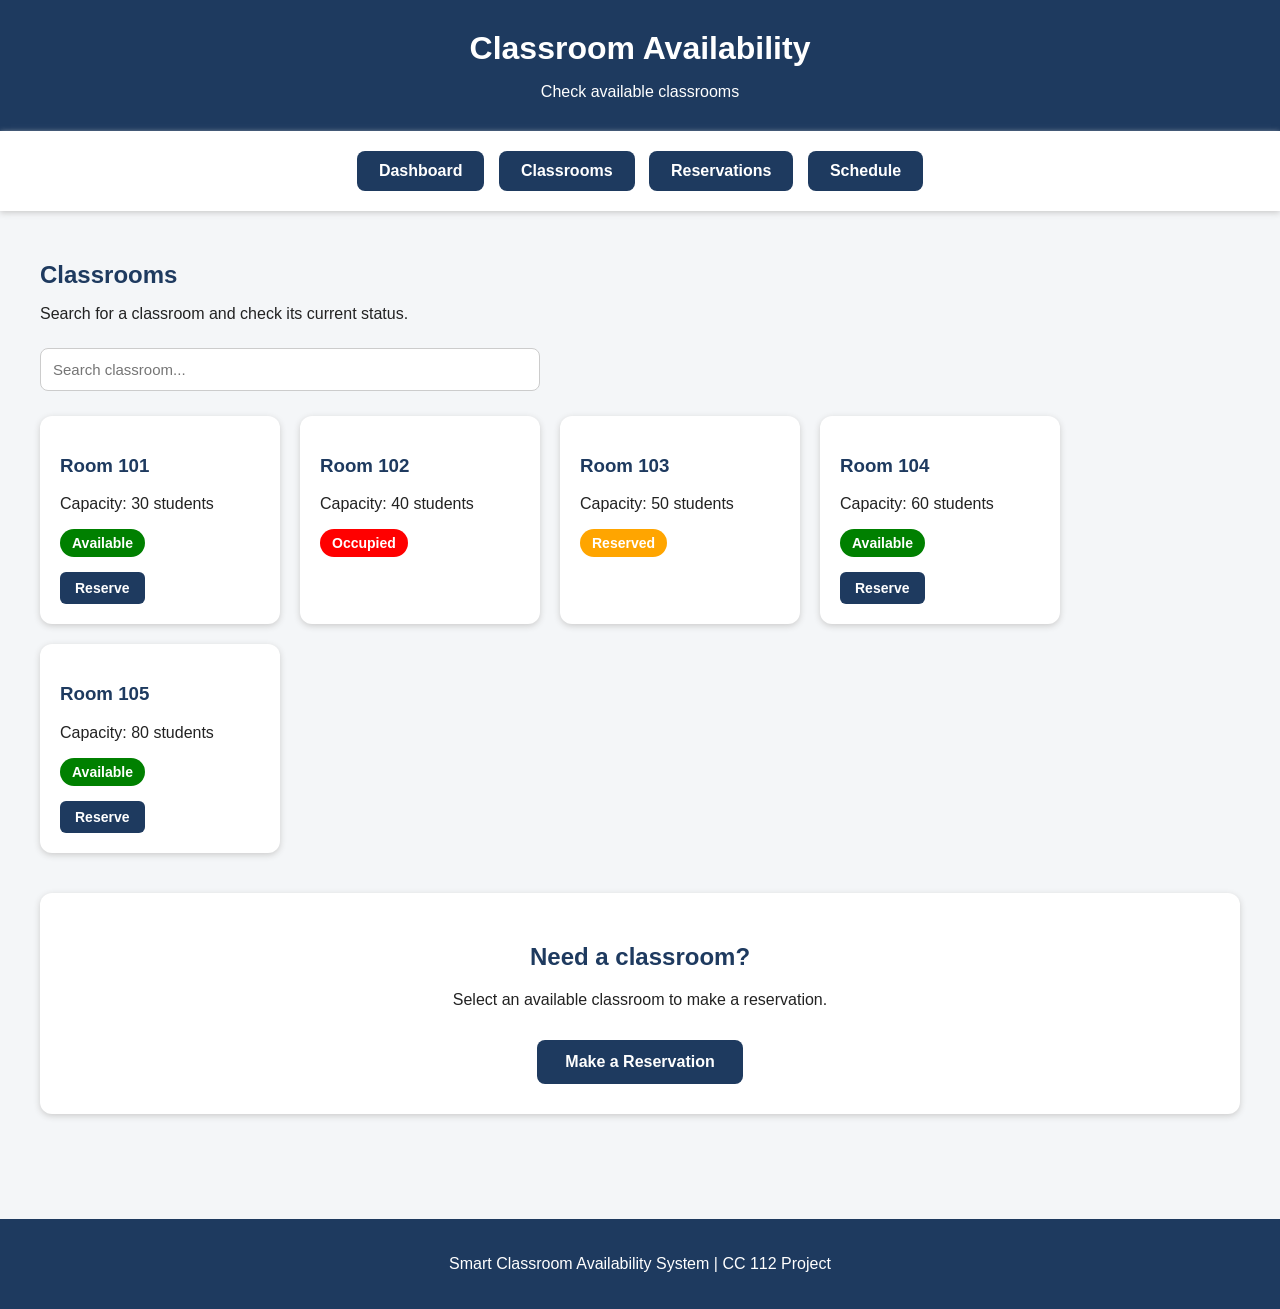
==== classrooms.html @ 54360afa "Add files via upload" ====
<!DOCTYPE html>
<html>

<head>

    <title>Classrooms - Smart Classroom System</title>

    <link rel="stylesheet" href="geetem.css">

</head>


<body>


<header>

    <h1>Classroom Availability</h1>

    <p>Check available classrooms</p>

</header>


<nav>

    <a href="geetem.html">Dashboard</a>

    <a href="classrooms.html">Classrooms</a>

    <a href="reservations.html">Reservations</a>

    <a href="schedule.html">Schedule</a>

</nav>


<main>


    <section class="page-title">

        <h2>Classrooms</h2>

        <p>
            Search for a classroom and check its current status.
        </p>

    </section>



    <!-- SEARCH -->

    <section class="search-box">

        <input
            type="text"
            id="searchRoom"
            placeholder="Search classroom..."
            onkeyup="searchClassrooms()"
        >

    </section>



    <!-- ROOMS -->

    <section>

        <div class="room-container">


            <div class="room-card">

                <h3>Room 101</h3>

                <p>Capacity: 30 students</p>

                <span class="available">
                    Available
                </span>


                <br>


                <a
                    href="reservations.html?room=101"
                    class="small-button"
                >
                    Reserve
                </a>

            </div>



            <div class="room-card">

                <h3>Room 102</h3>

                <p>Capacity: 40 students</p>

                <span class="occupied">
                    Occupied
                </span>

            </div>



            <div class="room-card">

                <h3>Room 103</h3>

                <p>Capacity: 50 students</p>

                <span class="reserved">
                    Reserved
                </span>

            </div>



            <div class="room-card">

                <h3>Room 104</h3>

                <p>Capacity: 60 students</p>

                <span class="available">
                    Available
                </span>


                <br>


                <a
                    href="reservations.html?room=104"
                    class="small-button"
                >
                    Reserve
                </a>

            </div>



            <div class="room-card">

                <h3>Room 105</h3>

                <p>Capacity: 80 students</p>

                <span class="available">
                    Available
                </span>


                <br>


                <a
                    href="reservations.html?room=105"
                    class="small-button"
                >
                    Reserve
                </a>

            </div>


        </div>

    </section>



    <!-- INFORMATION -->

    <section class="welcome">

        <h2>Need a classroom?</h2>

        <p>
            Select an available classroom to make a reservation.
        </p>


        <a
            href="reservations.html"
            class="main-button"
        >
            Make a Reservation
        </a>

    </section>


</main>


<footer>

    <p>
        Smart Classroom Availability System | CC 112 Project
    </p>

</footer>



<script>

function searchClassrooms() {

    var input =
        document.getElementById("searchRoom").value.toLowerCase();

    var rooms =
        document.getElementsByClassName("room-card");


    for (var i = 0; i < rooms.length; i++) {

        var roomName =
            rooms[i].getElementsByTagName("h3")[0].innerText.toLowerCase();


        if (roomName.includes(input)) {

            rooms[i].style.display = "block";

        }

        else {

            rooms[i].style.display = "none";

        }

    }

}

</script>


</body>

</html>
---- geetem.css ----
html {
    scroll-behavior: smooth;
}


body {
    margin: 0;

    font-family: Arial, sans-serif;

    background-color: #f4f6f8;

    color: #222;
}


/* HEADER */

header {
    background-color: #1e3a5f;

    color: white;

    padding: 30px;

    text-align: center;
}


header h1 {
    margin: 0;

    font-size: 32px;
}


header p {
    margin-bottom: 0;

    font-size: 16px;
}


/* NAVIGATION */

nav {
    background-color: white;

    padding: 15px;

    text-align: center;

    box-shadow: 0 2px 6px #ccc;
}


nav a {
    display: inline-block;

    padding: 11px 22px;

    margin: 5px;

    background-color: #1e3a5f;

    color: white;

    border-radius: 8px;

    text-decoration: none;

    font-weight: bold;

    cursor: pointer;

    transition: 0.2s;
}


nav a:hover {
    background-color: #2d5685;

    transform: translateY(-2px);
}


/* MAIN */

main {
    padding: 30px;

    max-width: 1200px;

    margin: auto;
}


/* SYSTEM STATUS */

.system-bar {
    background-color: white;

    padding: 15px 20px;

    margin-bottom: 25px;

    border-radius: 10px;

    box-shadow: 0 2px 5px #ccc;

    display: flex;

    justify-content: space-between;

    align-items: center;
}


.online {
    color: green;

    font-weight: bold;
}


/* DASHBOARD CARDS */

.summary {
    display: flex;

    gap: 20px;

    margin-bottom: 35px;
}


.card {
    background-color: white;

    padding: 25px;

    flex: 1;

    text-align: center;

    border-radius: 12px;

    box-shadow: 0 2px 6px #ccc;

    transition: 0.2s;
}


.card:hover {
    transform: translateY(-4px);

    box-shadow: 0 5px 12px #bbb;
}


.card h2 {
    font-size: 32px;

    margin: 5px;

    color: #1e3a5f;
}


.card p {
    margin-bottom: 5px;
}


/* WELCOME */

.welcome {
    background-color: white;

    padding: 30px;

    border-radius: 12px;

    box-shadow: 0 2px 6px #ccc;

    text-align: center;

    margin-bottom: 35px;
}


.welcome h2 {
    color: #1e3a5f;
}


/* MAIN BUTTON */

.main-button {
    display: inline-block;

    margin-top: 15px;

    padding: 13px 28px;

    background-color: #1e3a5f;

    color: white;

    text-decoration: none;

    border-radius: 8px;

    font-weight: bold;

    transition: 0.2s;
}


.main-button:hover {
    background-color: #2d5685;

    transform: translateY(-2px);
}


/* PAGE TITLE */

.page-title {
    margin-bottom: 25px;
}


.page-title h2 {
    color: #1e3a5f;

    margin-bottom: 5px;
}


/* DASHBOARD OVERVIEW */

.dashboard-section {
    margin-bottom: 35px;
}


.dashboard-section h2 {
    color: #1e3a5f;
}


.overview-container {
    display: flex;

    gap: 20px;

    flex-wrap: wrap;
}


.overview-card {
    background-color: white;

    padding: 20px;

    border-radius: 12px;

    box-shadow: 0 2px 6px #ccc;

    flex: 1;

    min-width: 200px;
}


.overview-card strong {
    color: #1e3a5f;

    font-size: 18px;
}


/* SEARCH */

.search-box {
    margin-bottom: 25px;
}


.search-box input {
    width: 100%;

    max-width: 500px;

    padding: 12px;

    box-sizing: border-box;

    border: 1px solid #ccc;

    border-radius: 8px;

    font-size: 15px;
}


.search-box input:focus {
    outline: none;

    border-color: #1e3a5f;
}


/* CLASSROOMS */

.room-container {
    display: flex;

    flex-wrap: wrap;

    gap: 20px;

    margin-bottom: 40px;
}


.room-card {
    background-color: white;

    width: 200px;

    padding: 20px;

    border-radius: 12px;

    box-shadow: 0 2px 6px #ccc;

    transition: 0.2s;
}


.room-card:hover {
    transform: translateY(-4px);

    box-shadow: 0 5px 12px #bbb;
}


.room-card h3 {
    color: #1e3a5f;
}


/* SMALL RESERVE BUTTON */

.small-button {
    display: inline-block;

    margin-top: 15px;

    padding: 8px 15px;

    background-color: #1e3a5f;

    color: white;

    text-decoration: none;

    border-radius: 6px;

    font-size: 14px;

    font-weight: bold;
}


.small-button:hover {
    background-color: #2d5685;
}


/* STATUS */

.available,
.occupied,
.reserved {
    display: inline-block;

    padding: 6px 12px;

    border-radius: 20px;

    color: white;

    font-size: 14px;

    font-weight: bold;
}


.available {
    background-color: green;
}


.occupied {
    background-color: red;
}


.reserved {
    background-color: orange;
}


/* RESERVATION BOX */

.reservation-box {
    background-color: white;

    padding: 30px;

    border-radius: 12px;

    box-shadow: 0 2px 6px #ccc;

    max-width: 500px;

    margin-bottom: 40px;
}


.reservation-box h2 {
    color: #1e3a5f;
}


.reservation-box label {
    display: block;

    margin-top: 15px;

    margin-bottom: 6px;

    font-weight: bold;
}


.reservation-box select,
.reservation-box input {
    width: 100%;

    padding: 11px;

    box-sizing: border-box;

    border: 1px solid #ccc;

    border-radius: 6px;

    font-size: 15px;
}


.reservation-box select:focus,
.reservation-box input:focus {
    outline: none;

    border-color: #1e3a5f;
}


/* RESERVATION BUTTON */

.reserve-button {
    margin-top: 20px;

    padding: 13px 24px;

    border: none;

    background-color: #1e3a5f;

    color: white;

    border-radius: 8px;

    font-weight: bold;

    cursor: pointer;

    transition: 0.2s;
}


.reserve-button:hover {
    background-color: #2d5685;

    transform: translateY(-2px);
}


/* RESERVATION RESULT */

.reservation-list {
    margin-top: 30px;
}


.reservation-card {
    background-color: white;

    padding: 20px;

    border-radius: 12px;

    box-shadow: 0 2px 6px #ccc;

    max-width: 500px;

    border-left: 5px solid #1e3a5f;
}


.reservation-card h3 {
    color: #1e3a5f;
}


/* SCHEDULE */

.schedule {
    margin-top: 20px;

    overflow-x: auto;
}


table {
    width: 100%;

    border-collapse: collapse;

    background-color: white;

    box-shadow: 0 2px 6px #ccc;
}


th,
td {
    padding: 15px;

    border: 1px solid #ddd;

    text-align: center;
}


th {
    background-color: #1e3a5f;

    color: white;
}


tr:hover {
    background-color: #f5f7fa;
}


/* FOOTER */

footer {
    margin-top: 40px;

    padding: 20px;

    background-color: #1e3a5f;

    color: white;

    text-align: center;
}


/* MOBILE */

@media (max-width: 700px) {

    .summary {
        flex-direction: column;
    }


    .room-container {
        flex-direction: column;
    }


    .room-card {
        width: auto;
    }


    .overview-container {
        flex-direction: column;
    }


    .system-bar {
        flex-direction: column;

        gap: 10px;
    }


    nav a {
        padding: 10px 15px;
    }


    table {
        font-size: 12px;
    }


    th,
    td {
        padding: 8px;
    }

}
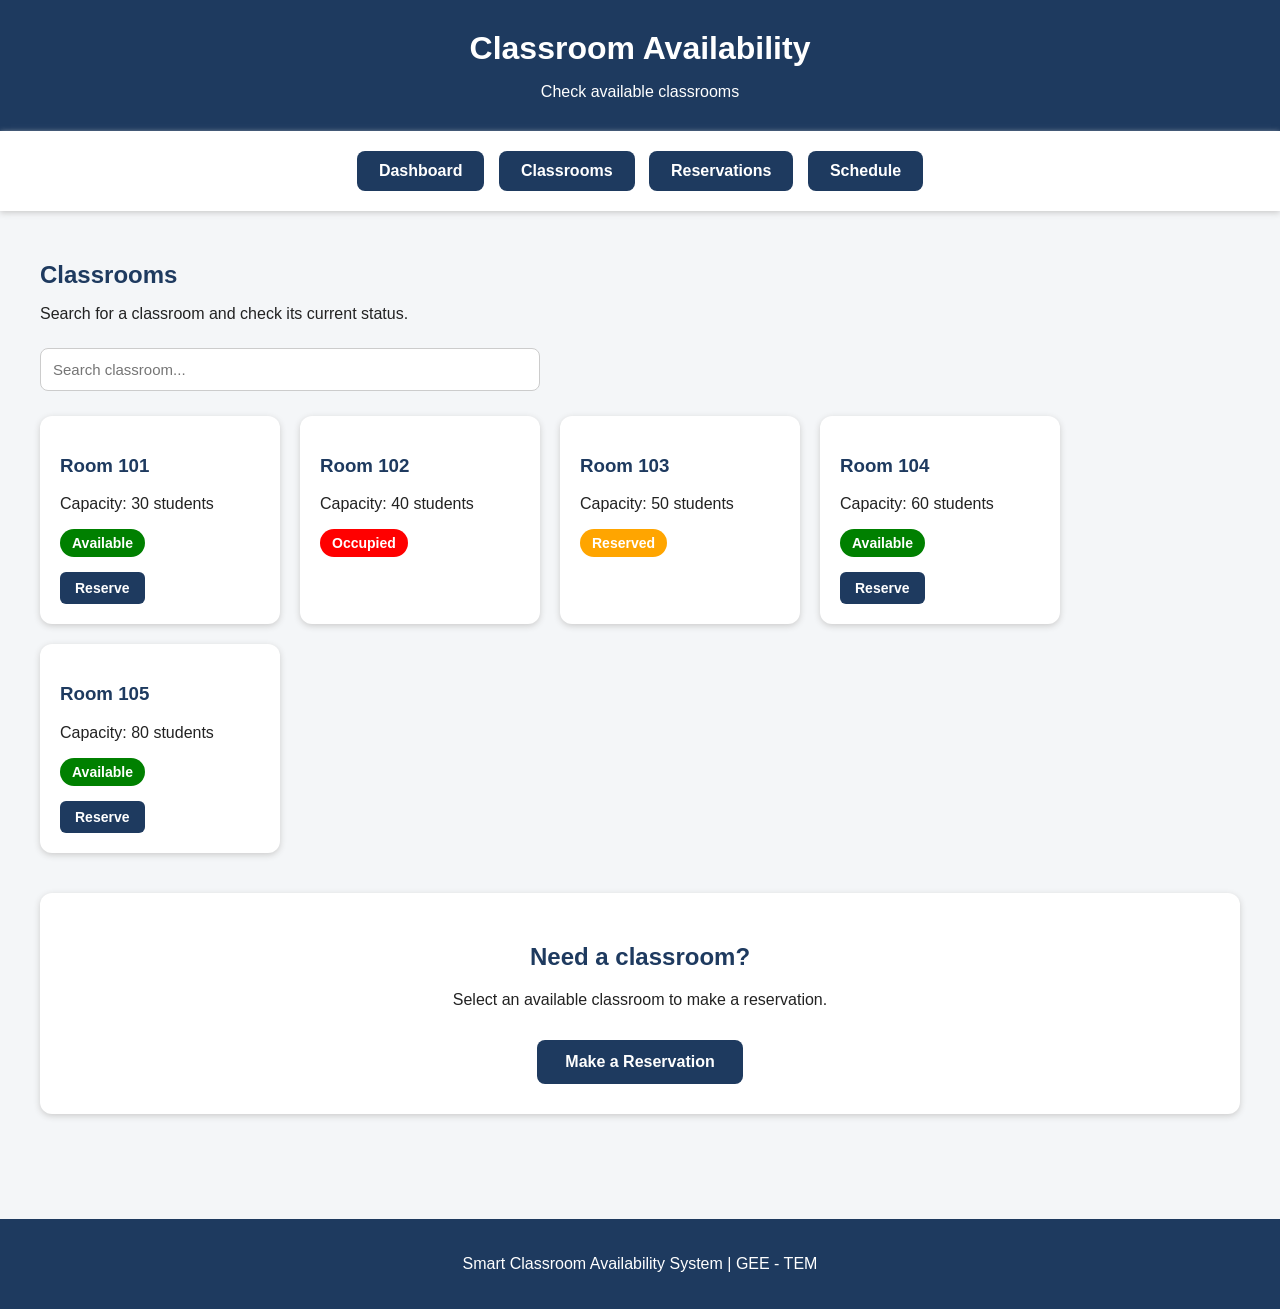
==== commit 8f6bb56e: "Update classrooms.html" ====
--- a/classrooms.html
+++ b/classrooms.html
@@ -24,7 +24,7 @@
 
 <nav>
 
-    <a href="geetem.html">Dashboard</a>
+    <a href="index.html">Dashboard</a>
 
     <a href="classrooms.html">Classrooms</a>
 
@@ -207,7 +207,7 @@
 <footer>
 
     <p>
-        Smart Classroom Availability System | CC 112 Project
+        Smart Classroom Availability System | GEE - TEM
     </p>
 
 </footer>
@@ -252,4 +252,4 @@
 
 </body>
 
-</html>+</html>
